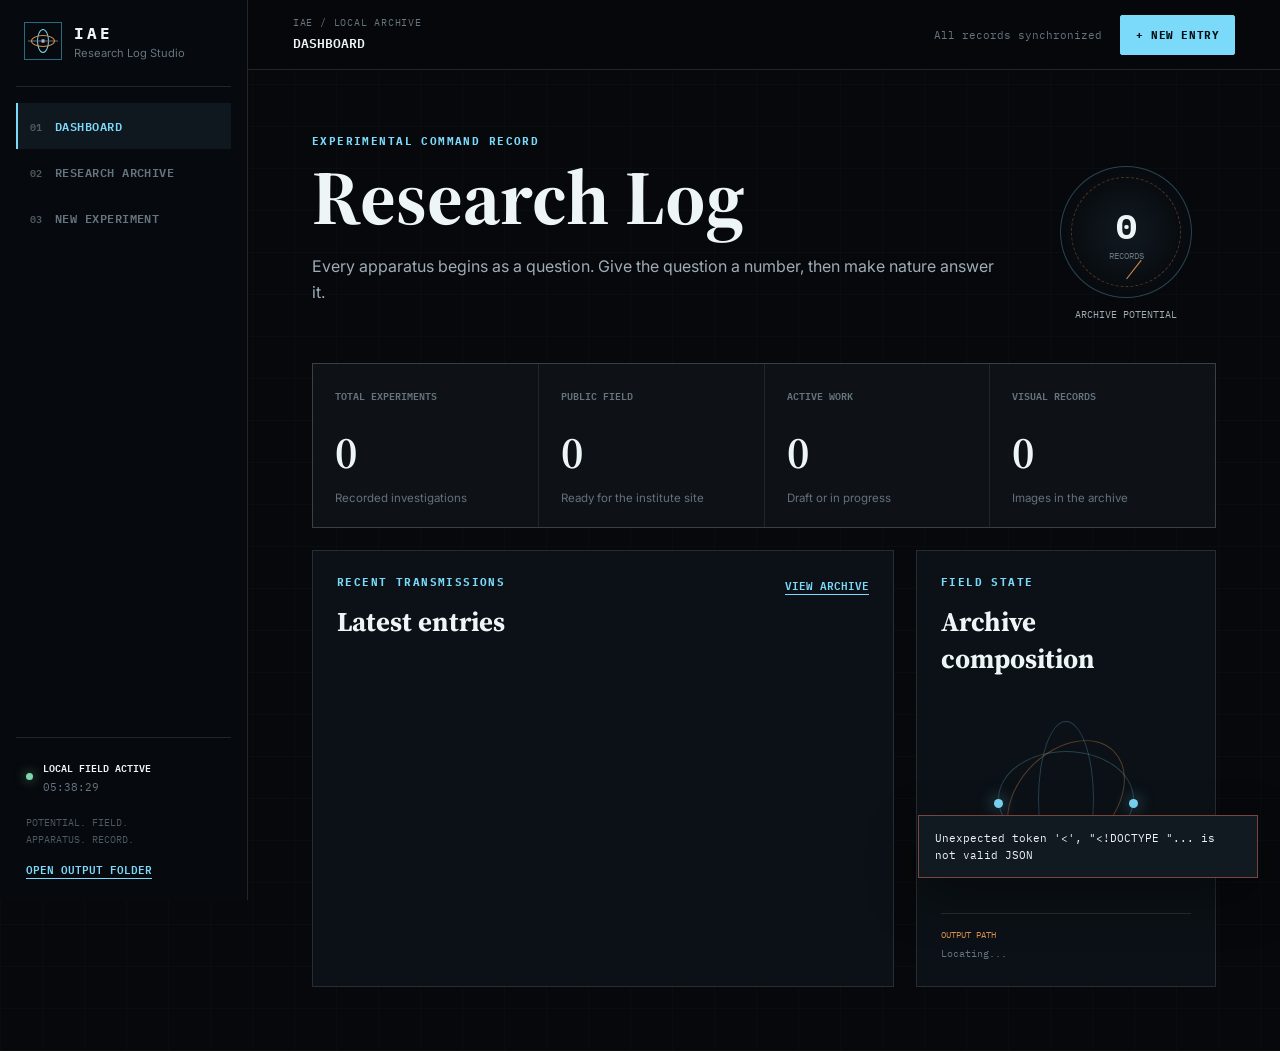
==== research-log-studio/web/index.html @ 3cf67d40 "research log studio" ====
<!doctype html>
<html lang="en">
  <head>
    <meta charset="utf-8" />
    <meta name="viewport" content="width=device-width, initial-scale=1" />
    <title>IAE Research Log Studio</title>
    <meta name="description" content="Local research record manager for the Institute of Applied Electrodynamics." />
    <link rel="preconnect" href="https://fonts.googleapis.com" />
    <link rel="preconnect" href="https://fonts.gstatic.com" crossorigin />
    <link href="https://fonts.googleapis.com/css2?family=IBM+Plex+Mono:wght@400;500;600;700&family=Inter:wght@400;500;600;700&family=Source+Serif+4:opsz,wght@8..60,600;8..60,700&display=swap" rel="stylesheet" />
    <link rel="stylesheet" href="styles.css" />
  </head>
  <body>
    <div class="app-shell">
      <aside class="sidebar" data-sidebar>
        <div class="brand-block">
          <div class="brand-mark" aria-hidden="true"><span></span><i></i></div>
          <div><strong>IAE</strong><small>Research Log Studio</small></div>
        </div>
        <nav class="app-nav" aria-label="Application">
          <button type="button" class="nav-item active" data-view-button="dashboard"><span>01</span>Dashboard</button>
          <button type="button" class="nav-item" data-view-button="archive"><span>02</span>Research Archive</button>
          <button type="button" class="nav-item" data-new-entry><span>03</span>New Experiment</button>
        </nav>
        <div class="sidebar-status">
          <span class="status-light"></span>
          <div><strong>Local field active</strong><small data-clock>--:--:--</small></div>
        </div>
        <div class="sidebar-footer">
          <p>Potential. Field.<br />Apparatus. Record.</p>
          <button class="quiet-button" type="button" data-open-folder>Open output folder</button>
        </div>
      </aside>

      <main class="workspace">
        <header class="topbar">
          <button class="menu-button" type="button" data-menu aria-label="Toggle navigation">II</button>
          <div class="breadcrumb"><span>IAE / LOCAL ARCHIVE</span><strong data-page-title>Dashboard</strong></div>
          <div class="top-actions">
            <span class="save-state" data-save-state>All records synchronized</span>
            <button class="primary-command" type="button" data-new-entry>+ New Entry</button>
          </div>
        </header>

        <section class="view active" data-view="dashboard">
          <div class="view-intro dashboard-intro">
            <div>
              <p class="eyebrow">Experimental command record</p>
              <h1>Research Log</h1>
              <p>Every apparatus begins as a question. Give the question a number, then make nature answer it.</p>
            </div>
            <div class="voltage-meter" aria-label="Archive potential indicator">
              <div class="meter-face"><span data-meter-value>0</span><small>RECORDS</small><i></i></div>
              <p>Archive potential</p>
            </div>
          </div>

          <div class="metric-grid">
            <article><span>Total experiments</span><strong data-metric-total>0</strong><small>Recorded investigations</small></article>
            <article><span>Public field</span><strong data-metric-public>0</strong><small>Ready for the institute site</small></article>
            <article><span>Active work</span><strong data-metric-active>0</strong><small>Draft or in progress</small></article>
            <article><span>Visual records</span><strong data-metric-images>0</strong><small>Images in the archive</small></article>
          </div>

          <div class="dashboard-grid">
            <section class="panel recent-panel">
              <div class="panel-heading"><div><p class="eyebrow">Recent transmissions</p><h2>Latest entries</h2></div><button class="text-command" type="button" data-view-button="archive">View archive</button></div>
              <div class="entry-table" data-recent-list></div>
            </section>
            <aside class="panel field-panel">
              <div class="panel-heading"><div><p class="eyebrow">Field state</p><h2>Archive composition</h2></div></div>
              <div class="field-orbit" aria-hidden="true"><span></span><i></i><b></b></div>
              <dl class="status-breakdown" data-status-breakdown></dl>
              <div class="path-readout"><span>OUTPUT PATH</span><code data-output-path>Locating...</code></div>
            </aside>
          </div>
        </section>

        <section class="view" data-view="archive">
          <div class="view-intro archive-intro">
            <div><p class="eyebrow">Indexed experimental record</p><h1>Research Archive</h1><p>Search, inspect, duplicate, revise, or retire any entry in the local field record.</p></div>
            <button class="primary-command large" type="button" data-new-entry>+ Begin Experiment</button>
          </div>
          <div class="archive-toolbar">
            <label class="search-box"><span>Search archive</span><input type="search" data-search placeholder="Title, number, tag, apparatus..." /></label>
            <label class="filter-box"><span>Visibility</span><select data-visibility-filter><option value="all">All records</option><option value="public">Public</option><option value="private">Private</option></select></label>
            <p data-archive-count>0 entries</p>
          </div>
          <div class="archive-list" data-archive-list></div>
        </section>

        <section class="view editor-view" data-view="editor">
          <div class="editor-heading">
            <div><button class="back-command" type="button" data-view-button="archive">← Archive</button><p class="eyebrow" data-editor-mode>New experimental record</p><h1 data-editor-title>Untitled Experiment</h1></div>
            <div class="editor-actions"><button class="danger-command" type="button" data-delete-entry hidden>Delete</button><button class="secondary-command" type="button" data-copy-json>Copy JSON</button><button class="primary-command" type="button" data-save-entry>Save Entry</button></div>
          </div>

          <div class="editor-layout">
            <form class="entry-form" data-entry-form>
              <section class="form-section">
                <div class="section-index"><span>01</span><div><h2>Identification</h2><p>The fixed coordinates of the experiment.</p></div></div>
                <div class="form-grid three">
                  <label><span>Experiment number *</span><input type="number" min="1" name="number" required /></label>
                  <label><span>Record date *</span><input type="date" name="date" required /></label>
                  <label><span>Status *</span><select name="status"><option>draft</option><option>planned</option><option>in progress</option><option>published</option><option>test record</option></select></label>
                </div>
                <div class="form-grid title-row">
                  <label><span>Title *</span><input type="text" name="title" maxlength="120" placeholder="Name the phenomenon or apparatus" required /></label>
                  <label><span>Visibility *</span><select name="visibility"><option value="private">Private</option><option value="public">Public</option></select></label>
                </div>
                <label><span>Summary *</span><textarea name="summary" rows="3" placeholder="State the purpose or public result in one or two precise sentences." required></textarea></label>
                <label><span>Tags</span><input type="text" name="tags" placeholder="induction, coupling, resonance" /><small>Comma-separated indexing terms</small></label>
              </section>

              <section class="form-section">
                <div class="section-index"><span>02</span><div><h2>Experimental Structure</h2><p>Question, matter, observation, and continuation.</p></div></div>
                <label><span>Objective</span><textarea name="objective" rows="4" placeholder="What question is this experiment designed to force nature to answer?"></textarea></label>
                <label><span>Apparatus</span><textarea name="apparatus" rows="5" placeholder="Circuit, geometry, materials, instruments, constraints, and safety provisions."></textarea></label>
                <label><span>Observations</span><textarea name="observations" rows="6" placeholder="Measurements, visible effects, anomalies, uncertainty, and limits of confidence."></textarea></label>
                <label><span>Next test</span><textarea name="next" rows="4" placeholder="What must be repeated, changed, isolated, or measured next?"></textarea></label>
              </section>

              <section class="form-section">
                <div class="section-index"><span>03</span><div><h2>Visual Evidence</h2><p>Images are copied into the upload-ready assets folder.</p></div></div>
                <div class="repeat-list" data-image-list></div>
                <button class="add-command" type="button" data-add-image>+ Add image</button>
              </section>

              <section class="form-section">
                <div class="section-index"><span>04</span><div><h2>Measurements</h2><p>Named variables and recorded conditions.</p></div></div>
                <div class="repeat-list" data-measurement-list></div>
                <button class="add-command" type="button" data-add-measurement>+ Add measurement</button>
              </section>
            </form>

            <aside class="json-console">
              <div class="console-heading"><div><span class="live-dot"></span><strong>Generated structure</strong></div><button type="button" data-copy-json>Copy</button></div>
              <pre data-json-preview></pre>
              <div class="console-footer"><span data-json-lines>0 lines</span><span>UTF-8 / JSON</span></div>
            </aside>
          </div>
        </section>
      </main>
    </div>

    <div class="toast-stack" data-toasts aria-live="polite"></div>
    <dialog class="confirm-dialog" data-confirm-dialog>
      <p class="eyebrow">Irreversible action</p><h2>Delete this record?</h2><p>The JSON file will be removed and the manifest regenerated. Associated images are kept in the assets archive.</p>
      <div><button class="secondary-command" type="button" data-cancel-delete>Cancel</button><button class="danger-command" type="button" data-confirm-delete>Delete record</button></div>
    </dialog>
    <script src="app.js"></script>
  </body>
</html>
---- research-log-studio/web/styles.css ----
:root {
  --void: #06080b;
  --ink: #eef5f7;
  --steel: #9eacb5;
  --muted: #66747e;
  --panel: #0d1217;
  --panel-2: #121920;
  --line: rgba(189, 217, 228, 0.14);
  --electric: #7bd9fa;
  --electric-dim: #276a83;
  --copper: #da914c;
  --danger: #e36f63;
  --success: #80d7af;
  --sidebar: 248px;
  font-family: Inter, system-ui, sans-serif;
  color-scheme: dark;
}

* { box-sizing: border-box; }
html { min-width: 320px; }
body {
  background:
    linear-gradient(rgba(123, 217, 250, 0.025) 1px, transparent 1px) 0 0 / 42px 42px,
    linear-gradient(90deg, rgba(123, 217, 250, 0.025) 1px, transparent 1px) 0 0 / 42px 42px,
    var(--void);
  color: var(--ink);
  margin: 0;
  min-height: 100vh;
}
button, input, textarea, select { font: inherit; }
button { color: inherit; }
button, select { cursor: pointer; }
button:focus-visible, input:focus-visible, textarea:focus-visible, select:focus-visible { outline: 2px solid var(--electric); outline-offset: 2px; }
h1, h2, h3, p { margin-top: 0; }
h1, h2 { font-family: "Source Serif 4", Georgia, serif; letter-spacing: 0; }
p { color: var(--steel); line-height: 1.65; }

.app-shell { min-height: 100vh; }
.sidebar {
  background: rgba(7, 10, 14, 0.97);
  border-right: 1px solid var(--line);
  bottom: 0;
  display: flex;
  flex-direction: column;
  left: 0;
  padding: 22px 16px;
  position: fixed;
  top: 0;
  width: var(--sidebar);
  z-index: 20;
}
.brand-block { align-items: center; display: flex; gap: 12px; padding: 0 8px 26px; }
.brand-block strong, .brand-block small { display: block; }
.brand-block strong { font: 700 1rem "IBM Plex Mono", monospace; letter-spacing: .18em; }
.brand-block small { color: var(--muted); font-size: .7rem; margin-top: 3px; }
.brand-mark { border: 1px solid var(--electric-dim); height: 38px; position: relative; width: 38px; }
.brand-mark::before, .brand-mark::after, .brand-mark span, .brand-mark i { content: ""; left: 50%; position: absolute; top: 50%; transform: translate(-50%, -50%); }
.brand-mark::before { border: 1px solid var(--electric); border-radius: 50%; height: 22px; width: 10px; }
.brand-mark::after { border: 1px solid var(--copper); border-radius: 50%; height: 10px; width: 22px; }
.brand-mark span { background: var(--ink); height: 3px; width: 3px; }
.brand-mark i { background: var(--muted); height: 1px; width: 30px; }
.app-nav { border-top: 1px solid var(--line); padding-top: 16px; }
.nav-item {
  align-items: center; background: transparent; border: 0; border-left: 2px solid transparent; color: var(--muted); display: flex; font: 600 .72rem "IBM Plex Mono", monospace; gap: 12px; letter-spacing: .04em; padding: 13px 12px; text-align: left; text-transform: uppercase; width: 100%;
}
.nav-item span { color: #4f5c65; font-size: .64rem; }
.nav-item:hover { color: var(--ink); }
.nav-item.active { background: rgba(123,217,250,.07); border-left-color: var(--electric); color: var(--electric); }
.sidebar-status { align-items: center; border-top: 1px solid var(--line); display: flex; gap: 10px; margin-top: auto; padding: 20px 10px; }
.status-light, .live-dot { background: var(--success); border-radius: 50%; box-shadow: 0 0 12px rgba(128,215,175,.7); height: 7px; width: 7px; }
.sidebar-status strong, .sidebar-status small { display: block; }
.sidebar-status strong { font: 600 .65rem "IBM Plex Mono", monospace; text-transform: uppercase; }
.sidebar-status small { color: var(--muted); font: .66rem "IBM Plex Mono", monospace; margin-top: 4px; }
.sidebar-footer { padding: 0 10px; }
.sidebar-footer p { color: #4d5962; font: .65rem/1.6 "IBM Plex Mono", monospace; text-transform: uppercase; }
.quiet-button, .text-command, .back-command { background: none; border: 0; color: var(--electric); font: 600 .68rem "IBM Plex Mono", monospace; padding: 0; text-decoration: underline; text-underline-offset: 4px; text-transform: uppercase; }

.workspace { margin-left: var(--sidebar); min-height: 100vh; }
.topbar { align-items: center; backdrop-filter: blur(16px); background: rgba(6,8,11,.84); border-bottom: 1px solid var(--line); display: flex; height: 70px; justify-content: space-between; padding: 0 clamp(20px, 3.5vw, 48px); position: sticky; top: 0; z-index: 15; }
.menu-button { background: transparent; border: 1px solid var(--line); display: none; height: 38px; width: 38px; }
.breadcrumb span, .breadcrumb strong { display: block; }
.breadcrumb span { color: var(--muted); font: .62rem "IBM Plex Mono", monospace; letter-spacing: .08em; }
.breadcrumb strong { font: 600 .8rem "IBM Plex Mono", monospace; margin-top: 3px; text-transform: uppercase; }
.top-actions { align-items: center; display: flex; gap: 18px; }
.save-state { color: var(--muted); font: .66rem "IBM Plex Mono", monospace; }
.primary-command, .secondary-command, .danger-command, .add-command {
  border-radius: 2px; font: 700 .68rem "IBM Plex Mono", monospace; letter-spacing: .05em; min-height: 40px; padding: 0 15px; text-transform: uppercase;
}
.primary-command { background: var(--electric); border: 1px solid var(--electric); color: #031016; }
.primary-command:hover { background: #a4e7ff; }
.primary-command.large { min-height: 48px; }
.secondary-command { background: transparent; border: 1px solid var(--line); color: var(--ink); }
.danger-command { background: rgba(227,111,99,.08); border: 1px solid rgba(227,111,99,.35); color: #ff9a90; }
.add-command { background: rgba(123,217,250,.05); border: 1px dashed rgba(123,217,250,.3); color: var(--electric); width: 100%; }

.view { display: none; padding: clamp(34px, 5vw, 72px); }
.view.active { display: block; }
.view-intro { align-items: end; display: flex; justify-content: space-between; margin: 0 auto 42px; max-width: 1260px; }
.view-intro h1, .editor-heading h1 { font-size: clamp(2.8rem, 6vw, 5.8rem); line-height: .92; margin-bottom: 20px; }
.view-intro > div:first-child > p:last-child { font-size: 1rem; max-width: 690px; }
.eyebrow { color: var(--electric); font: 700 .68rem "IBM Plex Mono", monospace; letter-spacing: .13em; margin-bottom: 14px; text-transform: uppercase; }

.voltage-meter { align-items: center; display: flex; flex-direction: column; min-width: 180px; }
.meter-face { align-items: center; background: radial-gradient(circle, #111a21 0, #070a0e 68%); border: 1px solid rgba(123,217,250,.28); border-radius: 50%; display: flex; flex-direction: column; height: 132px; justify-content: center; position: relative; width: 132px; }
.meter-face::before { border: 1px dashed rgba(218,145,76,.32); border-radius: inherit; content: ""; inset: 10px; position: absolute; }
.meter-face span { font: 700 2.2rem "IBM Plex Mono", monospace; }
.meter-face small { color: var(--muted); font: .58rem "IBM Plex Mono", monospace; }
.meter-face i { background: var(--copper); bottom: 18px; height: 24px; left: 50%; position: absolute; transform: rotate(38deg); transform-origin: bottom; width: 1px; }
.voltage-meter p { font: .62rem "IBM Plex Mono", monospace; margin: 10px 0 0; text-transform: uppercase; }

.metric-grid { display: grid; gap: 1px; grid-template-columns: repeat(4, 1fr); margin: 0 auto 22px; max-width: 1260px; background: var(--line); border: 1px solid var(--line); }
.metric-grid article { background: rgba(13,18,23,.94); min-height: 150px; padding: 22px; }
.metric-grid span, .metric-grid small { display: block; }
.metric-grid span { color: var(--muted); font: 600 .65rem "IBM Plex Mono", monospace; text-transform: uppercase; }
.metric-grid strong { display: block; font: 600 2.8rem "Source Serif 4", serif; margin: 18px 0 8px; }
.metric-grid small { color: #64717a; font-size: .72rem; }
.dashboard-grid { display: grid; gap: 22px; grid-template-columns: minmax(0, 1.6fr) minmax(300px, .7fr); margin: 0 auto; max-width: 1260px; }
.dashboard-grid > *, .panel, .entry-table, .entry-row > div { min-width: 0; }
.panel { background: rgba(13,18,23,.92); border: 1px solid var(--line); padding: 24px; }
.panel-heading { align-items: start; display: flex; justify-content: space-between; }
.panel-heading h2 { font-size: 1.7rem; margin-bottom: 22px; }
.entry-row { align-items: center; border-top: 1px solid var(--line); display: grid; gap: 14px; grid-template-columns: 70px minmax(0,1fr) 100px 88px; padding: 16px 4px; }
.entry-row:hover { background: rgba(123,217,250,.025); }
.entry-row .number { color: var(--copper); font: 700 .86rem "IBM Plex Mono", monospace; }
.entry-row h3 { font-size: .9rem; margin: 0 0 4px; }
.entry-row p { color: var(--muted); font-size: .72rem; margin: 0; overflow: hidden; text-overflow: ellipsis; white-space: nowrap; }
.entry-row .date, .entry-row .visibility { color: var(--muted); font: .64rem "IBM Plex Mono", monospace; text-transform: uppercase; }
.entry-row button { background: transparent; border: 1px solid var(--line); font: 600 .62rem "IBM Plex Mono", monospace; height: 32px; text-transform: uppercase; }
.field-orbit { height: 180px; margin: 10px auto 24px; position: relative; width: 180px; }
.field-orbit::before, .field-orbit::after, .field-orbit span { border: 1px solid rgba(123,217,250,.24); border-radius: 50%; content: ""; inset: 12px 62px; position: absolute; }
.field-orbit::after { inset: 42px 22px; }
.field-orbit span { border-color: rgba(218,145,76,.35); inset: 22px 42px; transform: rotate(45deg); }
.field-orbit i, .field-orbit b { background: var(--electric); border-radius: 50%; box-shadow: 0 0 16px rgba(123,217,250,.7); height: 9px; position: absolute; top: 50%; width: 9px; }
.field-orbit i { left: 18px; }.field-orbit b { right: 18px; }
.status-breakdown { margin: 0; }
.status-breakdown div { align-items: center; border-top: 1px solid var(--line); display: flex; justify-content: space-between; padding: 11px 0; }
.status-breakdown dt { color: var(--muted); font: .65rem "IBM Plex Mono", monospace; text-transform: uppercase; }
.status-breakdown dd { font: 700 .78rem "IBM Plex Mono", monospace; margin: 0; }
.path-readout { border-top: 1px solid var(--line); margin-top: 16px; padding-top: 14px; }
.path-readout span { color: var(--copper); display: block; font: .58rem "IBM Plex Mono", monospace; margin-bottom: 6px; }
.path-readout code { color: var(--muted); display: block; font: .6rem/1.5 "IBM Plex Mono", monospace; overflow-wrap: anywhere; }

.archive-toolbar { align-items: end; display: grid; gap: 16px; grid-template-columns: minmax(280px,1fr) 190px auto; margin: 0 auto 20px; max-width: 1260px; }
label { color: var(--ink); display: grid; font: 600 .67rem "IBM Plex Mono", monospace; gap: 8px; text-transform: uppercase; }
input, textarea, select { background: #080c10; border: 1px solid rgba(189,217,228,.18); border-radius: 0; color: var(--ink); letter-spacing: 0; min-height: 44px; padding: 10px 12px; text-transform: none; width: 100%; }
textarea { line-height: 1.55; resize: vertical; }
label small { color: var(--muted); font-size: .58rem; font-weight: 400; text-transform: none; }
.archive-toolbar p { color: var(--muted); font: .65rem "IBM Plex Mono", monospace; margin: 0 0 13px; text-transform: uppercase; }
.archive-list { border-top: 1px solid var(--line); margin: 0 auto; max-width: 1260px; }
.archive-card { align-items: start; border-bottom: 1px solid var(--line); display: grid; gap: 22px; grid-template-columns: 82px minmax(0,1fr) 150px 170px; padding: 24px 8px; }
.archive-card:hover { background: rgba(123,217,250,.025); }
.archive-number { color: var(--copper); font: 700 1.35rem "IBM Plex Mono", monospace; }
.archive-main h2 { font: 600 1.25rem Inter, sans-serif; margin-bottom: 8px; }
.archive-main p { font-size: .82rem; margin-bottom: 10px; max-width: 720px; }
.tag-row { display: flex; flex-wrap: wrap; gap: 5px; }
.tag { background: rgba(123,217,250,.06); border: 1px solid rgba(123,217,250,.15); color: var(--electric); font: .57rem "IBM Plex Mono", monospace; padding: 4px 6px; text-transform: uppercase; }
.archive-meta span { color: var(--muted); display: block; font: .62rem/1.8 "IBM Plex Mono", monospace; text-transform: uppercase; }
.archive-actions { display: grid; gap: 7px; grid-template-columns: 1fr 1fr; }
.archive-actions button { background: transparent; border: 1px solid var(--line); font: 600 .58rem "IBM Plex Mono", monospace; min-height: 34px; text-transform: uppercase; }
.archive-actions button:first-child { border-color: rgba(123,217,250,.3); color: var(--electric); grid-column: span 2; }
.empty-state { color: var(--muted); padding: 50px 0; text-align: center; }

.editor-view { padding-top: 42px; }
.editor-heading { align-items: end; display: flex; justify-content: space-between; margin: 0 auto 34px; max-width: 1380px; }
.editor-heading h1 { font-size: clamp(2.4rem,4vw,4rem); margin: 12px 0 0; }
.editor-actions { display: flex; gap: 8px; }
.editor-layout { align-items: start; display: grid; gap: 22px; grid-template-columns: minmax(0,1fr) minmax(330px, .58fr); margin: 0 auto; max-width: 1380px; }
.entry-form { display: grid; gap: 18px; }
.form-section { background: rgba(13,18,23,.94); border: 1px solid var(--line); display: grid; gap: 18px; padding: clamp(20px,3vw,32px); }
.section-index { align-items: start; border-bottom: 1px solid var(--line); display: grid; gap: 16px; grid-template-columns: 44px 1fr; margin-bottom: 4px; padding-bottom: 20px; }
.section-index > span { color: var(--copper); font: 700 .78rem "IBM Plex Mono", monospace; padding-top: 4px; }
.section-index h2 { font-size: 1.55rem; margin-bottom: 4px; }
.section-index p { color: var(--muted); font-size: .76rem; margin: 0; }
.form-grid { display: grid; gap: 14px; }
.form-grid.three { grid-template-columns: .6fr 1fr 1fr; }
.form-grid.title-row { grid-template-columns: minmax(0,1fr) 180px; }
.repeat-list { display: grid; gap: 10px; }
.repeat-item { background: #090d12; border: 1px solid var(--line); display: grid; gap: 10px; grid-template-columns: 1fr 1fr auto; padding: 14px; }
.repeat-item.image-item { grid-template-columns: 1fr 1fr; }
.repeat-item.image-item .image-source, .repeat-item.image-item .item-actions { grid-column: span 2; }
.item-actions { align-items: center; display: flex; justify-content: space-between; }
.item-actions small { color: var(--muted); font: .6rem "IBM Plex Mono", monospace; }
.remove-command { background: transparent; border: 0; color: var(--danger); font: 600 .62rem "IBM Plex Mono", monospace; text-transform: uppercase; }
.json-console { background: #05070a; border: 1px solid rgba(123,217,250,.2); max-height: calc(100vh - 110px); position: sticky; top: 88px; }
.console-heading, .console-footer { align-items: center; display: flex; justify-content: space-between; padding: 13px 16px; }
.console-heading { border-bottom: 1px solid var(--line); }
.console-heading > div { align-items: center; display: flex; gap: 9px; }
.console-heading strong { font: 600 .65rem "IBM Plex Mono", monospace; text-transform: uppercase; }
.console-heading button { background: transparent; border: 0; color: var(--electric); font: 600 .62rem "IBM Plex Mono", monospace; text-transform: uppercase; }
.json-console pre { color: #b8ccd5; font: .69rem/1.6 "IBM Plex Mono", monospace; margin: 0; max-height: calc(100vh - 210px); overflow: auto; padding: 18px; white-space: pre-wrap; word-break: break-word; }
.console-footer { border-top: 1px solid var(--line); color: var(--muted); font: .57rem "IBM Plex Mono", monospace; }

.toast-stack { bottom: 22px; display: grid; gap: 8px; position: fixed; right: 22px; z-index: 80; }
.toast { background: #111a20; border: 1px solid rgba(123,217,250,.3); box-shadow: 0 18px 50px rgba(0,0,0,.4); color: var(--ink); font: .68rem/1.5 "IBM Plex Mono", monospace; max-width: 340px; padding: 14px 16px; }
.toast.error { border-color: rgba(227,111,99,.5); }
.confirm-dialog { background: #0c1116; border: 1px solid rgba(227,111,99,.35); color: var(--ink); max-width: 480px; padding: 28px; }
.confirm-dialog::backdrop { background: rgba(0,0,0,.8); backdrop-filter: blur(4px); }
.confirm-dialog h2 { font-size: 2rem; }.confirm-dialog > div { display: flex; gap: 8px; justify-content: flex-end; margin-top: 24px; }

@media (max-width: 1080px) {
  .metric-grid { grid-template-columns: repeat(2,1fr); }
  .dashboard-grid, .editor-layout { grid-template-columns: minmax(0, 1fr); }
  .json-console { max-height: 620px; position: static; }
  .json-console pre { max-height: 500px; }
  .archive-card { grid-template-columns: 70px minmax(0,1fr) 145px; }
  .archive-actions { grid-column: 2 / -1; }
}
@media (max-width: 760px) {
  :root { --sidebar: 232px; }
  .sidebar { transform: translateX(-100%); transition: transform .2s ease; }
  body.menu-open .sidebar { transform: translateX(0); }
  .workspace { margin-left: 0; }
  .menu-button { display: block; }
  .save-state { display: none; }
  .view { padding: 28px 18px; }
  .view-intro, .editor-heading { align-items: stretch; flex-direction: column; gap: 22px; }
  .voltage-meter { align-self: center; }
  .metric-grid { grid-template-columns: 1fr 1fr; }
  .archive-toolbar { grid-template-columns: 1fr; }
  .archive-toolbar p { margin: 0; }
  .archive-card { grid-template-columns: 56px minmax(0,1fr); }
  .archive-meta, .archive-actions { grid-column: 2; }
  .form-grid.three, .form-grid.title-row { grid-template-columns: 1fr; }
  .editor-actions { flex-wrap: wrap; }
  .repeat-item, .repeat-item.image-item { grid-template-columns: 1fr; }
  .repeat-item.image-item .image-source, .repeat-item.image-item .item-actions { grid-column: auto; }
  .entry-row { grid-template-columns: 60px minmax(0, 1fr) 70px; }
  .entry-row .date { display: none; }
}
@media (max-width: 460px) {
  .topbar { padding: 0 12px; }
  .breadcrumb span { display: none; }
  .primary-command { padding: 0 10px; }
  .metric-grid { grid-template-columns: 1fr; }
  .view-intro h1 { font-size: 2.9rem; }
  .archive-card { gap: 12px; grid-template-columns: 1fr; }
  .archive-main, .archive-meta, .archive-actions { grid-column: 1; }
  .entry-row { grid-template-columns: 52px 1fr; }
  .entry-row .visibility, .entry-row button { grid-column: 2; }
}
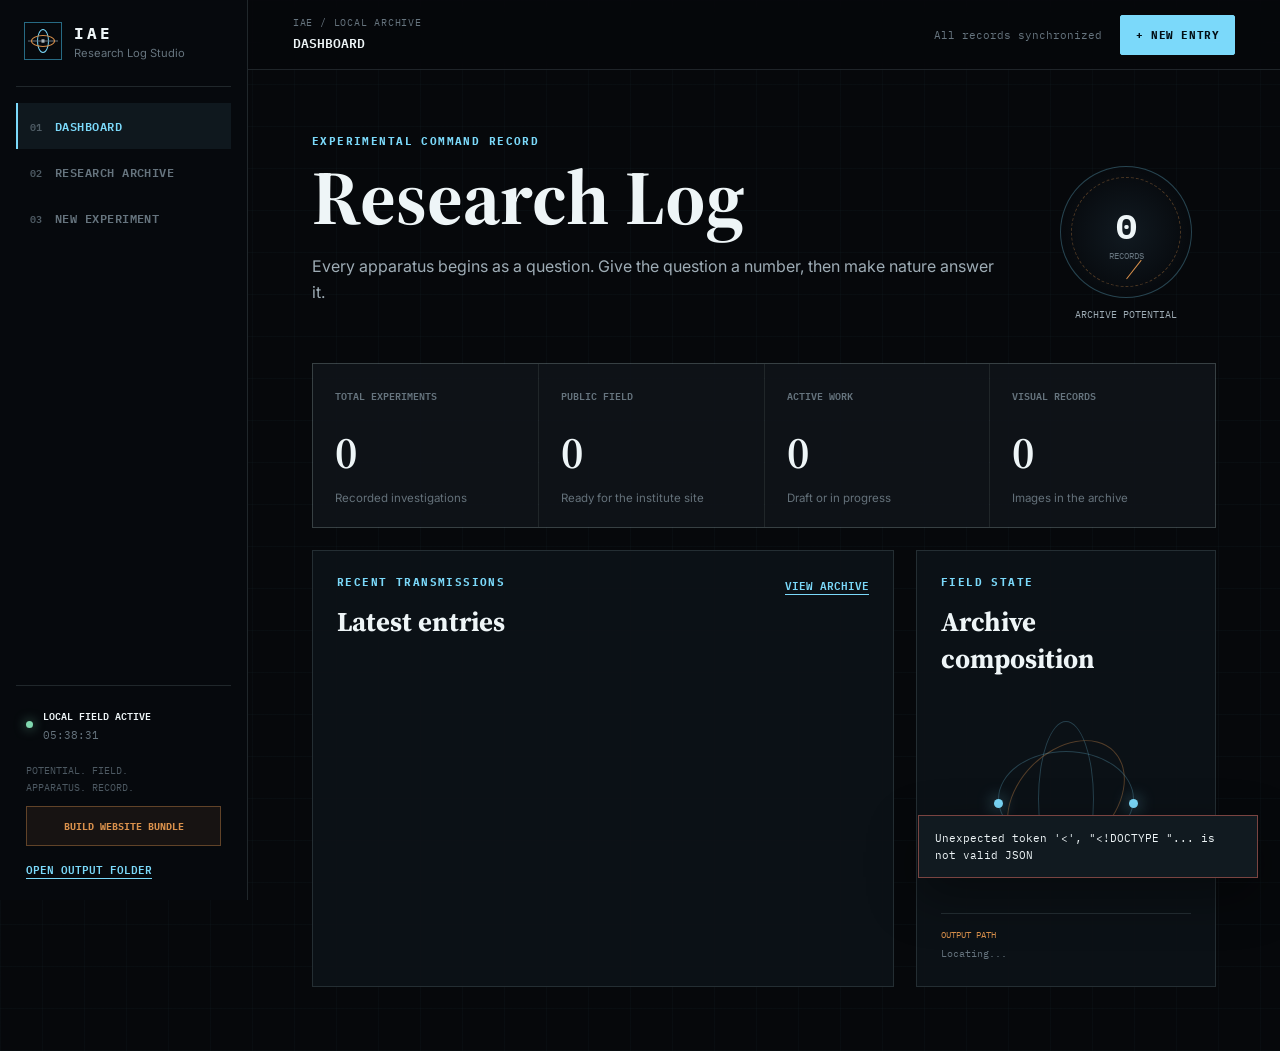
==== commit 24fb948a: "bundle added" ====
--- a/research-log-studio/web/index.html
+++ b/research-log-studio/web/index.html
@@ -28,6 +28,7 @@
         </div>
         <div class="sidebar-footer">
           <p>Potential. Field.<br />Apparatus. Record.</p>
+          <button class="publish-command" type="button" data-build-bundle>Build website bundle</button>
           <button class="quiet-button" type="button" data-open-folder>Open output folder</button>
         </div>
       </aside>
--- a/research-log-studio/web/styles.css
+++ b/research-log-studio/web/styles.css
@@ -73,6 +73,8 @@
 .sidebar-status small { color: var(--muted); font: .66rem "IBM Plex Mono", monospace; margin-top: 4px; }
 .sidebar-footer { padding: 0 10px; }
 .sidebar-footer p { color: #4d5962; font: .65rem/1.6 "IBM Plex Mono", monospace; text-transform: uppercase; }
+.publish-command { background: rgba(218,145,76,.08); border: 1px solid rgba(218,145,76,.38); color: var(--copper); font: 700 .62rem "IBM Plex Mono", monospace; margin-bottom: 12px; min-height: 40px; padding: 0 10px; text-transform: uppercase; width: 100%; }
+.publish-command:hover { background: rgba(218,145,76,.14); }
 .quiet-button, .text-command, .back-command { background: none; border: 0; color: var(--electric); font: 600 .68rem "IBM Plex Mono", monospace; padding: 0; text-decoration: underline; text-underline-offset: 4px; text-transform: uppercase; }
 
 .workspace { margin-left: var(--sidebar); min-height: 100vh; }
@@ -152,19 +154,35 @@
 .archive-number { color: var(--copper); font: 700 1.35rem "IBM Plex Mono", monospace; }
 .archive-main h2 { font: 600 1.25rem Inter, sans-serif; margin-bottom: 8px; }
 .archive-main p { font-size: .82rem; margin-bottom: 10px; max-width: 720px; }
+.entry-prose { white-space: pre-wrap; }
 .tag-row { display: flex; flex-wrap: wrap; gap: 5px; }
 .tag { background: rgba(123,217,250,.06); border: 1px solid rgba(123,217,250,.15); color: var(--electric); font: .57rem "IBM Plex Mono", monospace; padding: 4px 6px; text-transform: uppercase; }
 .archive-meta span { color: var(--muted); display: block; font: .62rem/1.8 "IBM Plex Mono", monospace; text-transform: uppercase; }
 .archive-actions { display: grid; gap: 7px; grid-template-columns: 1fr 1fr; }
 .archive-actions button { background: transparent; border: 1px solid var(--line); font: 600 .58rem "IBM Plex Mono", monospace; min-height: 34px; text-transform: uppercase; }
-.archive-actions button:first-child { border-color: rgba(123,217,250,.3); color: var(--electric); grid-column: span 2; }
+.archive-actions button:first-child { border-color: rgba(218,145,76,.4); color: var(--copper); grid-column: span 2; }
+.archive-actions button:nth-child(2) { border-color: rgba(123,217,250,.3); color: var(--electric); grid-column: span 2; }
+.archive-reader { border-left: 1px solid rgba(123,217,250,.22); grid-column: 2 / -1; margin: 8px 0 10px; padding: 26px 0 8px 28px; }
+.archive-reader[hidden] { display: none; }
+.reader-gallery { display: grid; gap: 10px; grid-template-columns: repeat(2, minmax(0,1fr)); margin-bottom: 28px; }
+.reader-gallery figure { background: #070a0e; border: 1px solid var(--line); margin: 0; }
+.reader-gallery img { aspect-ratio: 16 / 10; display: block; object-fit: contain; width: 100%; }
+.reader-gallery figcaption { border-top: 1px solid var(--line); color: var(--muted); font: .6rem/1.5 "IBM Plex Mono", monospace; padding: 10px 12px; text-transform: uppercase; }
+.reader-grid { display: grid; gap: 0 34px; grid-template-columns: repeat(2,minmax(0,1fr)); }
+.reader-section { border-top: 1px solid var(--line); padding: 20px 0; }
+.reader-section > span, .measurement-heading { color: var(--electric); display: block; font: 700 .63rem "IBM Plex Mono", monospace; letter-spacing: .08em; margin-bottom: 10px; text-transform: uppercase; }
+.reader-section p { color: #b8c5cc; font-size: .84rem; margin: 0; }
+.reader-measurements { border-top: 1px solid var(--line); margin: 12px 0 0; padding-top: 20px; }
+.reader-measurements > div:not(.measurement-heading) { display: grid; gap: 18px; grid-template-columns: minmax(150px,.35fr) minmax(0,1fr); padding: 8px 0; }
+.reader-measurements dt { color: var(--copper); font: 600 .65rem "IBM Plex Mono", monospace; }
+.reader-measurements dd { color: var(--steel); font-size: .78rem; line-height: 1.55; margin: 0; white-space: pre-wrap; }
 .empty-state { color: var(--muted); padding: 50px 0; text-align: center; }
 
 .editor-view { padding-top: 42px; }
 .editor-heading { align-items: end; display: flex; justify-content: space-between; margin: 0 auto 34px; max-width: 1380px; }
 .editor-heading h1 { font-size: clamp(2.4rem,4vw,4rem); margin: 12px 0 0; }
 .editor-actions { display: flex; gap: 8px; }
-.editor-layout { align-items: start; display: grid; gap: 22px; grid-template-columns: minmax(0,1fr) minmax(330px, .58fr); margin: 0 auto; max-width: 1380px; }
+.editor-layout { align-items: start; display: grid; gap: 22px; grid-template-columns: minmax(0, 1fr); margin: 0 auto; max-width: 1100px; }
 .entry-form { display: grid; gap: 18px; }
 .form-section { background: rgba(13,18,23,.94); border: 1px solid var(--line); display: grid; gap: 18px; padding: clamp(20px,3vw,32px); }
 .section-index { align-items: start; border-bottom: 1px solid var(--line); display: grid; gap: 16px; grid-template-columns: 44px 1fr; margin-bottom: 4px; padding-bottom: 20px; }
@@ -181,13 +199,13 @@
 .item-actions { align-items: center; display: flex; justify-content: space-between; }
 .item-actions small { color: var(--muted); font: .6rem "IBM Plex Mono", monospace; }
 .remove-command { background: transparent; border: 0; color: var(--danger); font: 600 .62rem "IBM Plex Mono", monospace; text-transform: uppercase; }
-.json-console { background: #05070a; border: 1px solid rgba(123,217,250,.2); max-height: calc(100vh - 110px); position: sticky; top: 88px; }
+.json-console { background: #05070a; border: 1px solid rgba(123,217,250,.2); max-height: none; position: static; }
 .console-heading, .console-footer { align-items: center; display: flex; justify-content: space-between; padding: 13px 16px; }
 .console-heading { border-bottom: 1px solid var(--line); }
 .console-heading > div { align-items: center; display: flex; gap: 9px; }
 .console-heading strong { font: 600 .65rem "IBM Plex Mono", monospace; text-transform: uppercase; }
 .console-heading button { background: transparent; border: 0; color: var(--electric); font: 600 .62rem "IBM Plex Mono", monospace; text-transform: uppercase; }
-.json-console pre { color: #b8ccd5; font: .69rem/1.6 "IBM Plex Mono", monospace; margin: 0; max-height: calc(100vh - 210px); overflow: auto; padding: 18px; white-space: pre-wrap; word-break: break-word; }
+.json-console pre { color: #b8ccd5; font: .69rem/1.6 "IBM Plex Mono", monospace; margin: 0; max-height: 560px; overflow: auto; padding: 18px; white-space: pre-wrap; word-break: break-word; }
 .console-footer { border-top: 1px solid var(--line); color: var(--muted); font: .57rem "IBM Plex Mono", monospace; }
 
 .toast-stack { bottom: 22px; display: grid; gap: 8px; position: fixed; right: 22px; z-index: 80; }
@@ -204,6 +222,7 @@
   .json-console pre { max-height: 500px; }
   .archive-card { grid-template-columns: 70px minmax(0,1fr) 145px; }
   .archive-actions { grid-column: 2 / -1; }
+  .archive-reader { grid-column: 2 / -1; }
 }
 @media (max-width: 760px) {
   :root { --sidebar: 232px; }
@@ -220,6 +239,8 @@
   .archive-toolbar p { margin: 0; }
   .archive-card { grid-template-columns: 56px minmax(0,1fr); }
   .archive-meta, .archive-actions { grid-column: 2; }
+  .archive-reader { grid-column: 1 / -1; padding-left: 18px; }
+  .reader-grid { grid-template-columns: 1fr; }
   .form-grid.three, .form-grid.title-row { grid-template-columns: 1fr; }
   .editor-actions { flex-wrap: wrap; }
   .repeat-item, .repeat-item.image-item { grid-template-columns: 1fr; }
@@ -235,6 +256,9 @@
   .view-intro h1 { font-size: 2.9rem; }
   .archive-card { gap: 12px; grid-template-columns: 1fr; }
   .archive-main, .archive-meta, .archive-actions { grid-column: 1; }
+  .archive-reader { grid-column: 1; }
+  .reader-gallery { grid-template-columns: 1fr; }
+  .reader-measurements > div:not(.measurement-heading) { grid-template-columns: 1fr; gap: 4px; }
   .entry-row { grid-template-columns: 52px 1fr; }
   .entry-row .visibility, .entry-row button { grid-column: 2; }
 }
